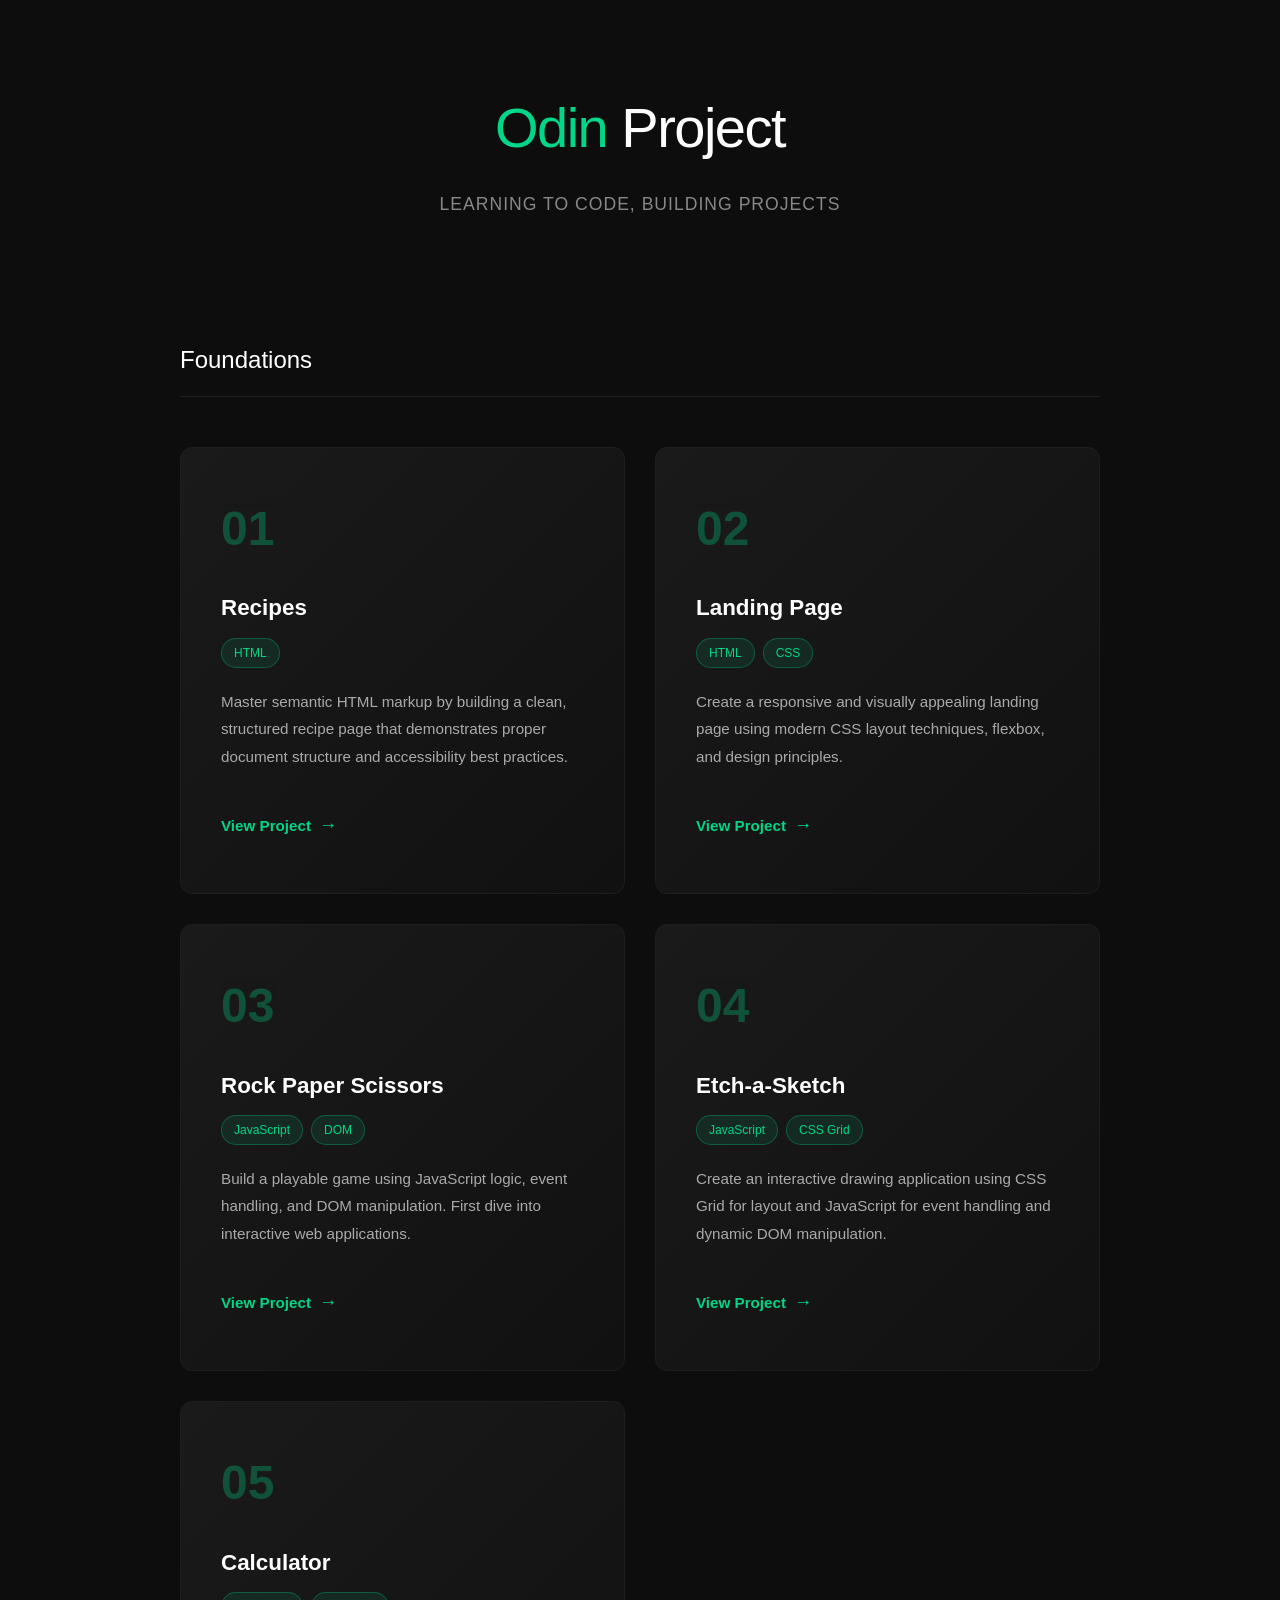
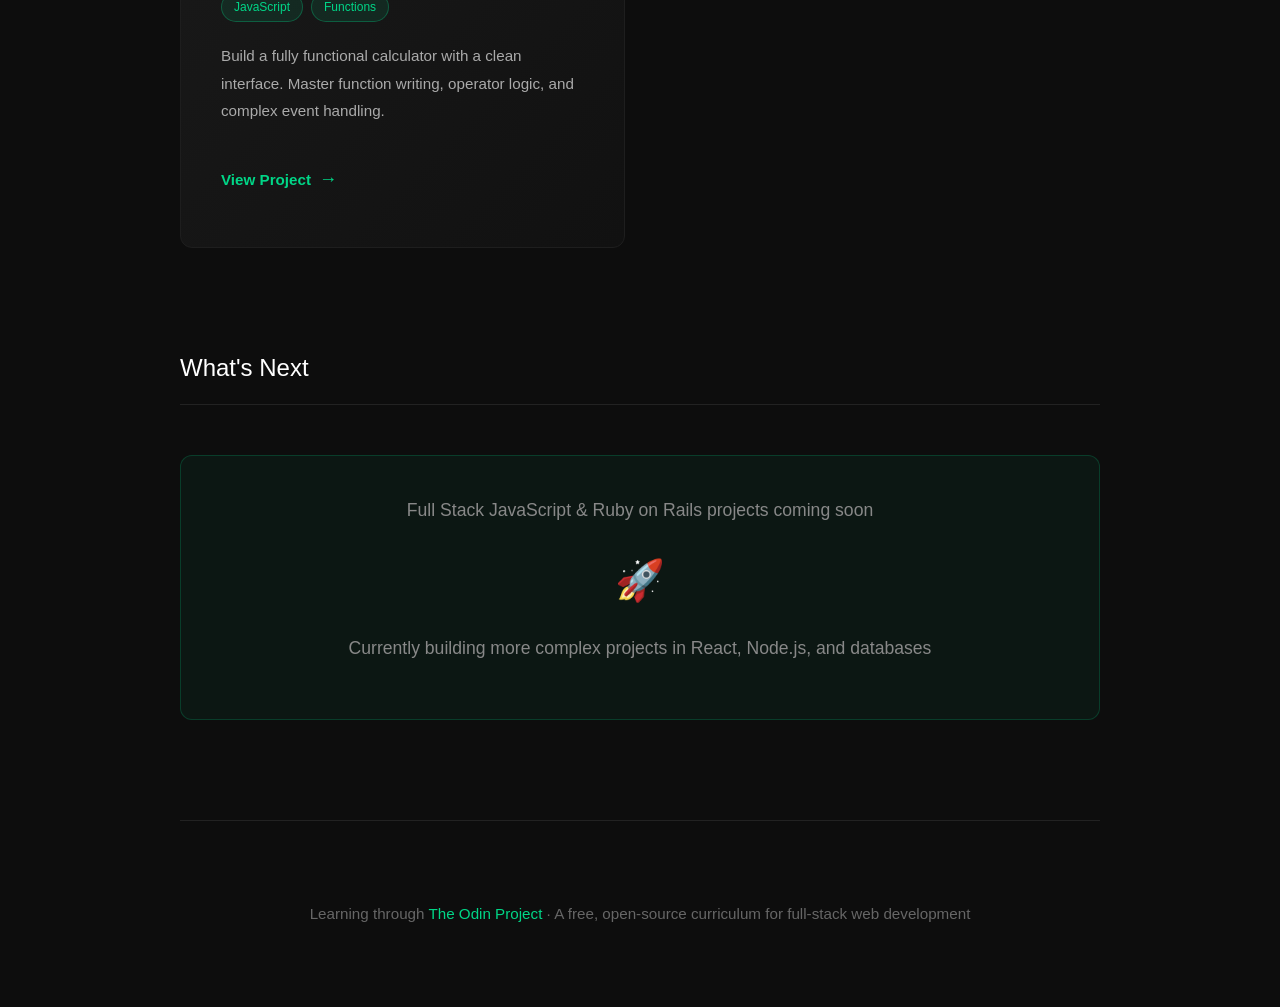
==== index.html @ 0f16faf6 "Add portofolio landing page" ====
<!DOCTYPE html>
<html lang="en">
<head>
    <meta charset="UTF-8">
    <meta name="viewport" content="width=device-width, initial-scale=1.0">
    <title>Odin Project Solutions</title>
    <link rel="stylesheet" href="styles.css">
</head>
<body>
    <div class="container">
        <header>
            <h1><span class="odin">Odin</span> Project</h1>
            <p class="tagline">Learning to Code, Building Projects</p>
        </header>

        <section>
            <h2>Foundations</h2>
            <div class="projects-grid">
                <div class="project-card">
                    <div class="project-number">01</div>
                    <h3>Recipes</h3>
                    <div class="tech-stack">
                        <span class="tech-tag">HTML</span>
                    </div>
                    <p class="project-description">Master semantic HTML markup by building a clean, structured recipe page that demonstrates proper document structure and accessibility best practices.</p>
                    <a href="./foundations/projects/recipes/" class="project-link">
                        View Project
                        <span class="arrow">→</span>
                    </a>
                </div>

                <div class="project-card">
                    <div class="project-number">02</div>
                    <h3>Landing Page</h3>
                    <div class="tech-stack">
                        <span class="tech-tag">HTML</span>
                        <span class="tech-tag">CSS</span>
                    </div>
                    <p class="project-description">Create a responsive and visually appealing landing page using modern CSS layout techniques, flexbox, and design principles.</p>
                    <a href="./foundations/projects/landing-page/" class="project-link">
                        View Project
                        <span class="arrow">→</span>
                    </a>
                </div>

                <div class="project-card">
                    <div class="project-number">03</div>
                    <h3>Rock Paper Scissors</h3>
                    <div class="tech-stack">
                        <span class="tech-tag">JavaScript</span>
                        <span class="tech-tag">DOM</span>
                    </div>
                    <p class="project-description">Build a playable game using JavaScript logic, event handling, and DOM manipulation. First dive into interactive web applications.</p>
                    <a href="./foundations/projects/rock-paper-scissors/" class="project-link">
                        View Project
                        <span class="arrow">→</span>
                    </a>
                </div>

                <div class="project-card">
                    <div class="project-number">04</div>
                    <h3>Etch-a-Sketch</h3>
                    <div class="tech-stack">
                        <span class="tech-tag">JavaScript</span>
                        <span class="tech-tag">CSS Grid</span>
                    </div>
                    <p class="project-description">Create an interactive drawing application using CSS Grid for layout and JavaScript for event handling and dynamic DOM manipulation.</p>
                    <a href="./foundations/projects/etch-a-sketch/" class="project-link">
                        View Project
                        <span class="arrow">→</span>
                    </a>
                </div>

                <div class="project-card">
                    <div class="project-number">05</div>
                    <h3>Calculator</h3>
                    <div class="tech-stack">
                        <span class="tech-tag">JavaScript</span>
                        <span class="tech-tag">Functions</span>
                    </div>
                    <p class="project-description">Build a fully functional calculator with a clean interface. Master function writing, operator logic, and complex event handling.</p>
                    <a href="./foundations/projects/calculator/" class="project-link">
                        View Project
                        <span class="arrow">→</span>
                    </a>
                </div>
            </div>
        </section>

        <section>
            <h2>What's Next</h2>
            <div class="coming-soon-note">
                <p>Full Stack JavaScript & Ruby on Rails projects coming soon</p>
                <div class="coming-soon-emoji">🚀</div>
                <p class="coming-soon-subtitle">Currently building more complex projects in React, Node.js, and databases</p>
            </div>
        </section>

        <footer>
            <p>Learning through <a href="https://www.theodinproject.com/" target="_blank">The Odin Project</a> · A free, open-source curriculum for full-stack web development</p>
        </footer>
    </div>
</body>
</html>
---- styles.css ----
/* Root Color Variable */
:root {
    --accent: #00d687;
}

* {
    margin: 0;
    padding: 0;
    box-sizing: border-box;
}

body {
    font-family: -apple-system, BlinkMacSystemFont, 'Segoe UI', Roboto, 'Helvetica Neue', sans-serif;
    background: #0d0d0d;
    color: #e8e8e8;
    line-height: 1.7;
}

.container {
    max-width: 1000px;
    margin: 0 auto;
    padding: 80px 40px;
}

/* Header */
header {
    margin-bottom: 120px;
    text-align: center;
}

h1 {
    font-size: 3.5em;
    font-weight: 300;
    letter-spacing: -1.5px;
    margin-bottom: 15px;
    color: #fff;
}

.odin {
    color: var(--accent);
}

.tagline {
    font-size: 1.1em;
    color: #888;
    font-weight: 300;
    letter-spacing: 1px;
    text-transform: uppercase;
    margin-bottom: 50px;
}

/* Sections */
section {
    margin-bottom: 100px;
}

h2 {
    font-size: 1.5em;
    margin-bottom: 50px;
    color: #fff;
    font-weight: 500;
    padding-bottom: 15px;
    border-bottom: 1px solid #222;
}

.projects-grid {
    display: grid;
    grid-template-columns: repeat(auto-fit, minmax(330px, 1fr));
    gap: 30px;
}

/* Project Cards */
.project-card {
    background: linear-gradient(135deg, #1a1a1a 0%, #111111 100%);
    padding: 40px;
    border-radius: 12px;
    border: 1px solid #1e1e1e;
    transition: all 0.4s cubic-bezier(0.23, 1, 0.320, 1);
    cursor: pointer;
    position: relative;
    overflow: hidden;
}

.project-card::before {
    content: '';
    position: absolute;
    top: 0;
    left: -100%;
    width: 100%;
    height: 100%;
    background: linear-gradient(90deg, transparent, rgba(0, 214, 135, 0.1), transparent);
    transition: left 0.5s;
}

.project-card:hover::before {
    left: 100%;
}

.project-card:hover {
    border-color: var(--accent);
    transform: translateY(-8px);
    box-shadow: 0 20px 50px rgba(0, 214, 135, 0.1);
    background: linear-gradient(135deg, #1f1f1f 0%, #161616 100%);
}

.project-number {
    font-size: 3em;
    font-weight: 700;
    color: var(--accent);
    opacity: 0.3;
    margin-bottom: 20px;
}

.project-card h3 {
    font-size: 1.4em;
    margin-bottom: 10px;
    color: #fff;
    font-weight: 600;
}

.tech-stack {
    display: flex;
    flex-wrap: wrap;
    gap: 8px;
    margin-bottom: 20px;
}

.tech-tag {
    font-size: 0.75em;
    padding: 4px 12px;
    background: rgba(0, 214, 135, 0.1);
    border: 1px solid rgba(0, 214, 135, 0.3);
    border-radius: 20px;
    color: var(--accent);
    font-weight: 500;
}

.project-description {
    color: #aaa;
    margin-bottom: 30px;
    font-size: 0.95em;
    line-height: 1.8;
}

.project-link {
    display: inline-flex;
    align-items: center;
    gap: 8px;
    color: var(--accent);
    text-decoration: none;
    font-weight: 600;
    font-size: 0.95em;
    transition: all 0.3s ease;
    padding: 10px 0;
    border-bottom: 2px solid transparent;
}

.project-link:hover {
    border-bottom-color: var(--accent);
    gap: 12px;
}

.arrow {
    transition: transform 0.3s ease;
    font-size: 1.2em;
}

.project-link:hover .arrow {
    transform: translateX(4px);
}

/* Coming Soon */
.coming-soon-note {
    background: rgba(0, 214, 135, 0.05);
    padding: 40px;
    border-radius: 12px;
    border: 1px solid rgba(0, 214, 135, 0.2);
    text-align: center;
    color: #888;
}

.coming-soon-note p {
    margin-bottom: 15px;
    font-size: 1.1em;
}

.coming-soon-emoji {
    font-size: 2.5em;
    margin: 20px 0;
}

.coming-soon-subtitle {
    font-size: 0.95em;
    margin-top: 10px;
}

/* Footer */
footer {
    text-align: center;
    padding-top: 80px;
    border-top: 1px solid #222;
    color: #666;
    font-size: 0.95em;
}

footer a {
    color: var(--accent);
    text-decoration: none;
    transition: color 0.3s ease;
}

footer a:hover {
    color: #fff;
}

/* Animations */
@keyframes fadeInUp {
    from {
        opacity: 0;
        transform: translateY(30px);
    }
    to {
        opacity: 1;
        transform: translateY(0);
    }
}

.project-card {
    animation: fadeInUp 0.6s ease-out backwards;
}

.project-card:nth-child(1) { animation-delay: 0s; }
.project-card:nth-child(2) { animation-delay: 0.1s; }
.project-card:nth-child(3) { animation-delay: 0.2s; }
.project-card:nth-child(4) { animation-delay: 0.3s; }
.project-card:nth-child(5) { animation-delay: 0.4s; }

/* Responsive */
@media (max-width: 768px) {
    .container {
        padding: 50px 25px;
    }

    h1 {
        font-size: 2.5em;
    }

    .tagline {
        font-size: 0.95em;
    }

    h2 {
        font-size: 1.3em;
    }

    .projects-grid {
        grid-template-columns: 1fr;
    }

    .project-card {
        padding: 30px;
    }

    .project-number {
        font-size: 2.5em;
    }
}
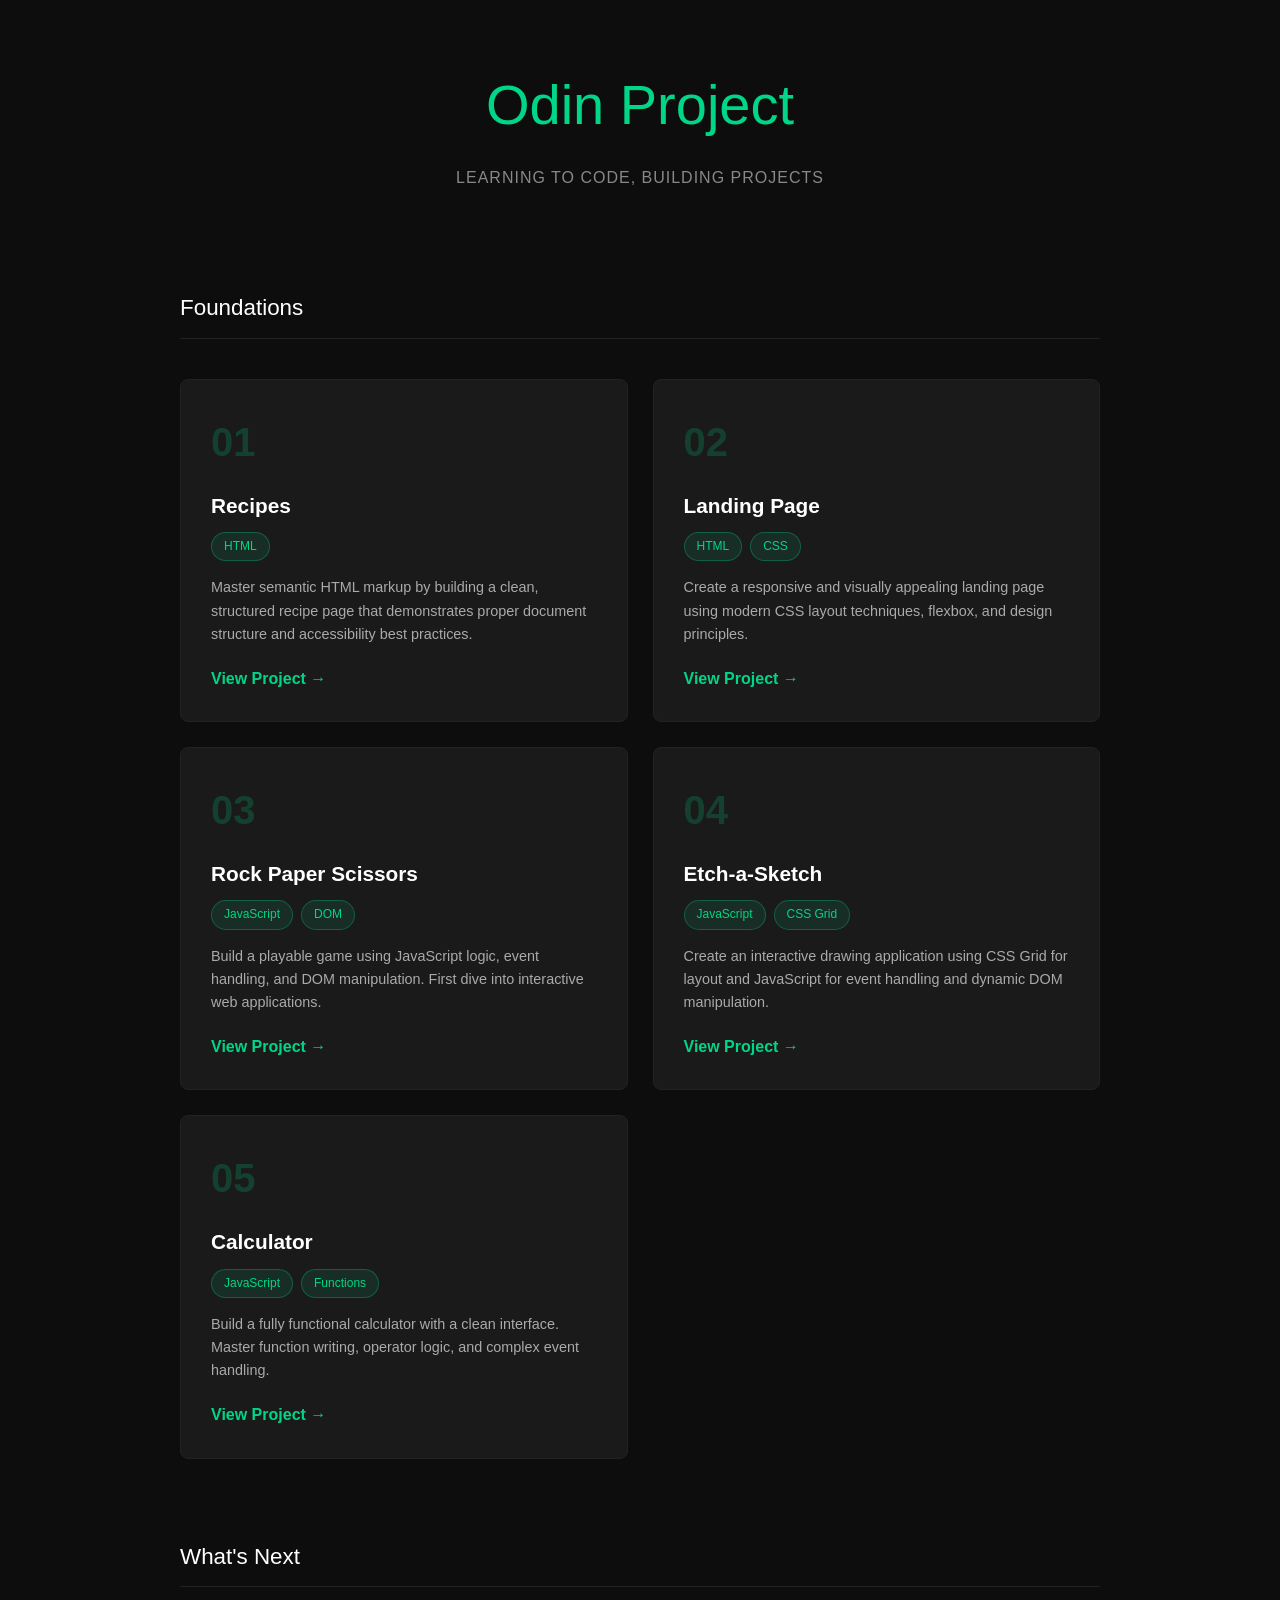
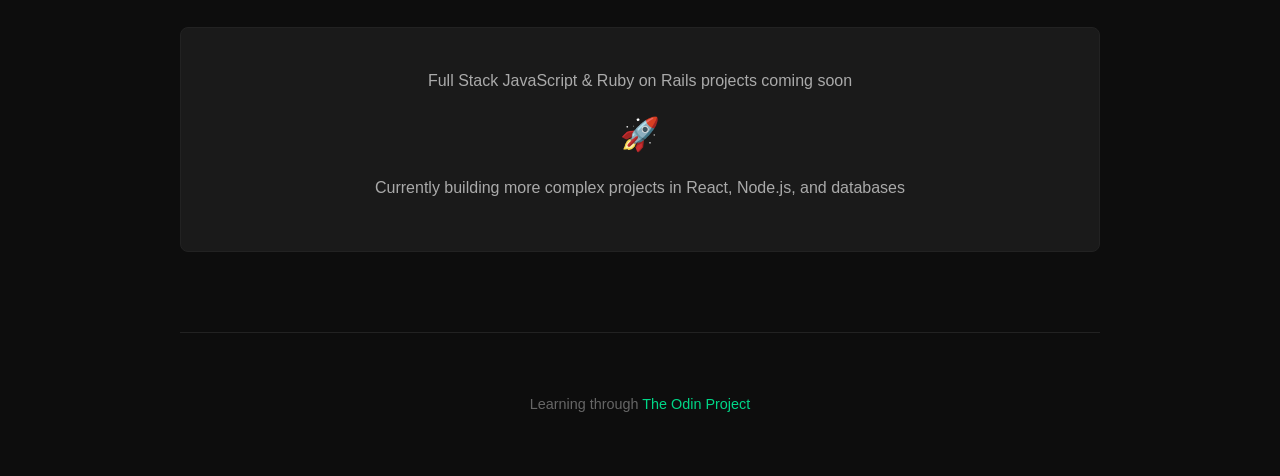
==== commit 6992adfa: "FIx html and css" ====
--- a/index.html
+++ b/index.html
@@ -9,7 +9,7 @@
 <body>
     <div class="container">
         <header>
-            <h1><span class="odin">Odin</span> Project</h1>
+            <h1><span class="accent">Odin Project</span></h1>
             <p class="tagline">Learning to Code, Building Projects</p>
         </header>
 
@@ -23,10 +23,7 @@
                         <span class="tech-tag">HTML</span>
                     </div>
                     <p class="project-description">Master semantic HTML markup by building a clean, structured recipe page that demonstrates proper document structure and accessibility best practices.</p>
-                    <a href="./foundations/projects/recipes/" class="project-link">
-                        View Project
-                        <span class="arrow">→</span>
-                    </a>
+                    <a href="./foundations/projects/recipes/" class="project-link">View Project →</a>
                 </div>
 
                 <div class="project-card">
@@ -37,10 +34,7 @@
                         <span class="tech-tag">CSS</span>
                     </div>
                     <p class="project-description">Create a responsive and visually appealing landing page using modern CSS layout techniques, flexbox, and design principles.</p>
-                    <a href="./foundations/projects/landing-page/" class="project-link">
-                        View Project
-                        <span class="arrow">→</span>
-                    </a>
+                    <a href="./foundations/projects/landing-page/" class="project-link">View Project →</a>
                 </div>
 
                 <div class="project-card">
@@ -51,10 +45,7 @@
                         <span class="tech-tag">DOM</span>
                     </div>
                     <p class="project-description">Build a playable game using JavaScript logic, event handling, and DOM manipulation. First dive into interactive web applications.</p>
-                    <a href="./foundations/projects/rock-paper-scissors/" class="project-link">
-                        View Project
-                        <span class="arrow">→</span>
-                    </a>
+                    <a href="./foundations/projects/rock-paper-scissors/" class="project-link">View Project →</a>
                 </div>
 
                 <div class="project-card">
@@ -65,10 +56,7 @@
                         <span class="tech-tag">CSS Grid</span>
                     </div>
                     <p class="project-description">Create an interactive drawing application using CSS Grid for layout and JavaScript for event handling and dynamic DOM manipulation.</p>
-                    <a href="./foundations/projects/etch-a-sketch/" class="project-link">
-                        View Project
-                        <span class="arrow">→</span>
-                    </a>
+                    <a href="./foundations/projects/etch-a-sketch/" class="project-link">View Project →</a>
                 </div>
 
                 <div class="project-card">
@@ -79,25 +67,22 @@
                         <span class="tech-tag">Functions</span>
                     </div>
                     <p class="project-description">Build a fully functional calculator with a clean interface. Master function writing, operator logic, and complex event handling.</p>
-                    <a href="./foundations/projects/calculator/" class="project-link">
-                        View Project
-                        <span class="arrow">→</span>
-                    </a>
+                    <a href="./foundations/projects/calculator/" class="project-link">View Project →</a>
                 </div>
             </div>
         </section>
 
         <section>
             <h2>What's Next</h2>
-            <div class="coming-soon-note">
+            <div class="coming-soon">
                 <p>Full Stack JavaScript & Ruby on Rails projects coming soon</p>
-                <div class="coming-soon-emoji">🚀</div>
-                <p class="coming-soon-subtitle">Currently building more complex projects in React, Node.js, and databases</p>
+                <p style="font-size: 2em; margin: 15px 0;">🚀</p>
+                <p>Currently building more complex projects in React, Node.js, and databases</p>
             </div>
         </section>
 
         <footer>
-            <p>Learning through <a href="https://www.theodinproject.com/" target="_blank">The Odin Project</a> · A free, open-source curriculum for full-stack web development</p>
+            <p>Learning through <a href="https://www.theodinproject.com/" target="_blank">The Odin Project</a></p>
         </footer>
     </div>
 </body>
--- a/styles.css
+++ b/styles.css
@@ -1,4 +1,3 @@
-/* Root Color Variable */
 :root {
     --accent: #00d687;
 }
@@ -10,109 +9,88 @@
 }
 
 body {
-    font-family: -apple-system, BlinkMacSystemFont, 'Segoe UI', Roboto, 'Helvetica Neue', sans-serif;
+    font-family: -apple-system, BlinkMacSystemFont, 'Segoe UI', Roboto, sans-serif;
     background: #0d0d0d;
     color: #e8e8e8;
-    line-height: 1.7;
+    line-height: 1.6;
 }
 
 .container {
     max-width: 1000px;
     margin: 0 auto;
-    padding: 80px 40px;
+    padding: 60px 40px;
 }
 
 /* Header */
 header {
-    margin-bottom: 120px;
+    margin-bottom: 100px;
     text-align: center;
 }
 
 h1 {
     font-size: 3.5em;
     font-weight: 300;
-    letter-spacing: -1.5px;
     margin-bottom: 15px;
     color: #fff;
 }
 
-.odin {
+.accent {
     color: var(--accent);
 }
 
 .tagline {
-    font-size: 1.1em;
+    font-size: 1em;
     color: #888;
     font-weight: 300;
     letter-spacing: 1px;
     text-transform: uppercase;
-    margin-bottom: 50px;
 }
 
 /* Sections */
 section {
-    margin-bottom: 100px;
+    margin-bottom: 80px;
 }
 
 h2 {
-    font-size: 1.5em;
-    margin-bottom: 50px;
+    font-size: 1.4em;
+    margin-bottom: 40px;
     color: #fff;
     font-weight: 500;
-    padding-bottom: 15px;
+    padding-bottom: 12px;
     border-bottom: 1px solid #222;
 }
 
+/* Grid */
 .projects-grid {
     display: grid;
-    grid-template-columns: repeat(auto-fit, minmax(330px, 1fr));
-    gap: 30px;
+    grid-template-columns: repeat(auto-fit, minmax(320px, 1fr));
+    gap: 25px;
 }
 
-/* Project Cards */
+/* Cards */
 .project-card {
-    background: linear-gradient(135deg, #1a1a1a 0%, #111111 100%);
-    padding: 40px;
-    border-radius: 12px;
-    border: 1px solid #1e1e1e;
-    transition: all 0.4s cubic-bezier(0.23, 1, 0.320, 1);
-    cursor: pointer;
-    position: relative;
-    overflow: hidden;
-}
-
-.project-card::before {
-    content: '';
-    position: absolute;
-    top: 0;
-    left: -100%;
-    width: 100%;
-    height: 100%;
-    background: linear-gradient(90deg, transparent, rgba(0, 214, 135, 0.1), transparent);
-    transition: left 0.5s;
-}
-
-.project-card:hover::before {
-    left: 100%;
+    background: #1a1a1a;
+    padding: 30px;
+    border-radius: 8px;
+    border: 1px solid #222;
+    transition: all 0.3s ease;
 }
 
 .project-card:hover {
     border-color: var(--accent);
-    transform: translateY(-8px);
-    box-shadow: 0 20px 50px rgba(0, 214, 135, 0.1);
-    background: linear-gradient(135deg, #1f1f1f 0%, #161616 100%);
+    transform: translateY(-5px);
 }
 
 .project-number {
-    font-size: 3em;
+    font-size: 2.5em;
     font-weight: 700;
     color: var(--accent);
-    opacity: 0.3;
-    margin-bottom: 20px;
+    opacity: 0.2;
+    margin-bottom: 15px;
 }
 
 .project-card h3 {
-    font-size: 1.4em;
+    font-size: 1.3em;
     margin-bottom: 10px;
     color: #fff;
     font-weight: 600;
@@ -122,7 +100,7 @@
     display: flex;
     flex-wrap: wrap;
     gap: 8px;
-    margin-bottom: 20px;
+    margin-bottom: 15px;
 }
 
 .tech-tag {
@@ -137,120 +115,65 @@
 
 .project-description {
     color: #aaa;
-    margin-bottom: 30px;
-    font-size: 0.95em;
-    line-height: 1.8;
+    margin-bottom: 20px;
+    font-size: 0.9em;
 }
 
 .project-link {
-    display: inline-flex;
-    align-items: center;
-    gap: 8px;
     color: var(--accent);
     text-decoration: none;
     font-weight: 600;
-    font-size: 0.95em;
-    transition: all 0.3s ease;
-    padding: 10px 0;
-    border-bottom: 2px solid transparent;
+    transition: color 0.3s ease;
 }
 
 .project-link:hover {
-    border-bottom-color: var(--accent);
-    gap: 12px;
-}
-
-.arrow {
-    transition: transform 0.3s ease;
-    font-size: 1.2em;
-}
-
-.project-link:hover .arrow {
-    transform: translateX(4px);
+    color: #fff;
 }
 
 /* Coming Soon */
-.coming-soon-note {
-    background: rgba(0, 214, 135, 0.05);
+.coming-soon {
+    background: #1a1a1a;
     padding: 40px;
-    border-radius: 12px;
-    border: 1px solid rgba(0, 214, 135, 0.2);
+    border-radius: 8px;
+    border: 1px solid #222;
     text-align: center;
-    color: #888;
+    color: #aaa;
 }
 
-.coming-soon-note p {
-    margin-bottom: 15px;
-    font-size: 1.1em;
-}
-
-.coming-soon-emoji {
-    font-size: 2.5em;
-    margin: 20px 0;
-}
-
-.coming-soon-subtitle {
-    font-size: 0.95em;
-    margin-top: 10px;
+.coming-soon p {
+    margin-bottom: 10px;
 }
 
 /* Footer */
 footer {
     text-align: center;
-    padding-top: 80px;
+    padding-top: 60px;
     border-top: 1px solid #222;
     color: #666;
-    font-size: 0.95em;
+    font-size: 0.9em;
 }
 
 footer a {
     color: var(--accent);
     text-decoration: none;
-    transition: color 0.3s ease;
 }
 
 footer a:hover {
     color: #fff;
 }
 
-/* Animations */
-@keyframes fadeInUp {
-    from {
-        opacity: 0;
-        transform: translateY(30px);
-    }
-    to {
-        opacity: 1;
-        transform: translateY(0);
-    }
-}
-
-.project-card {
-    animation: fadeInUp 0.6s ease-out backwards;
-}
-
-.project-card:nth-child(1) { animation-delay: 0s; }
-.project-card:nth-child(2) { animation-delay: 0.1s; }
-.project-card:nth-child(3) { animation-delay: 0.2s; }
-.project-card:nth-child(4) { animation-delay: 0.3s; }
-.project-card:nth-child(5) { animation-delay: 0.4s; }
-
-/* Responsive */
+/* Mobile */
 @media (max-width: 768px) {
     .container {
-        padding: 50px 25px;
+        padding: 40px 20px;
     }
 
     h1 {
-        font-size: 2.5em;
-    }
-
-    .tagline {
-        font-size: 0.95em;
+        font-size: 2.2em;
     }
 
     h2 {
-        font-size: 1.3em;
+        font-size: 1.2em;
     }
 
     .projects-grid {
@@ -258,10 +181,6 @@
     }
 
     .project-card {
-        padding: 30px;
-    }
-
-    .project-number {
-        font-size: 2.5em;
+        padding: 25px;
     }
 }
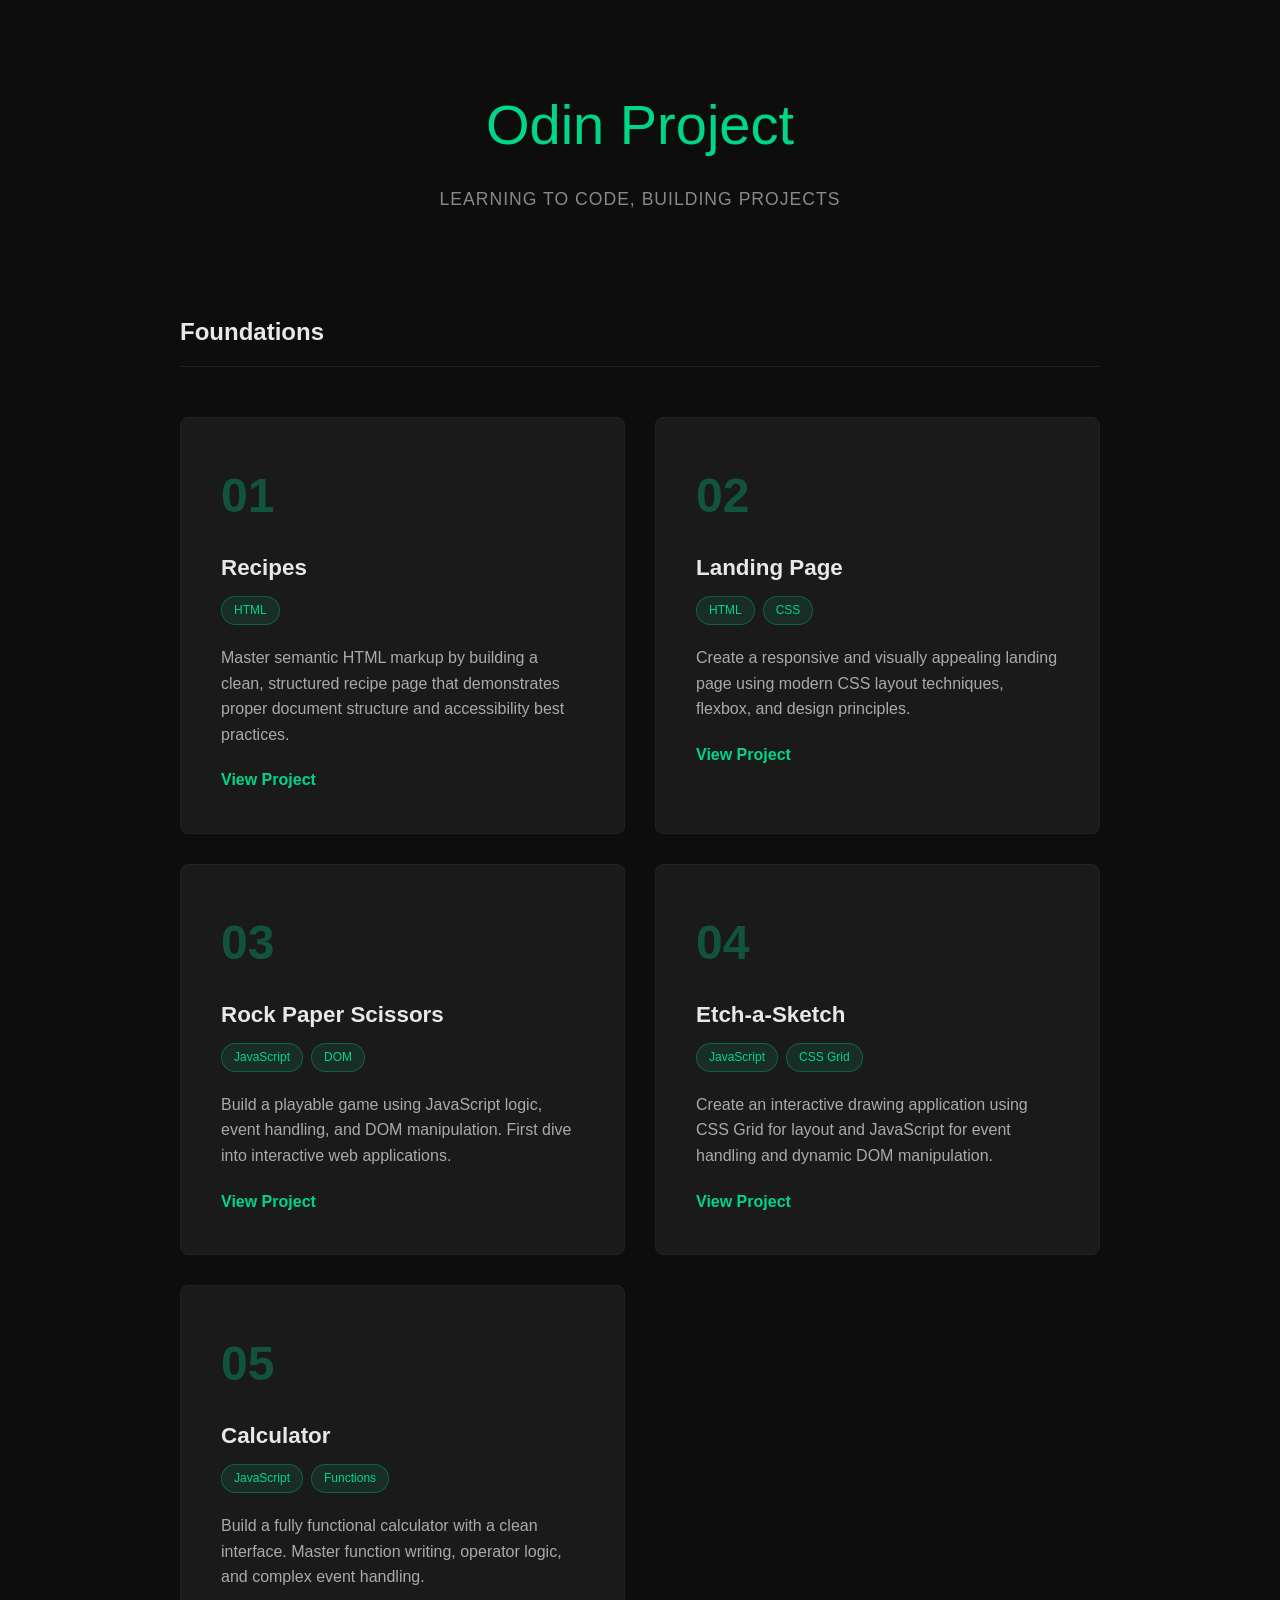
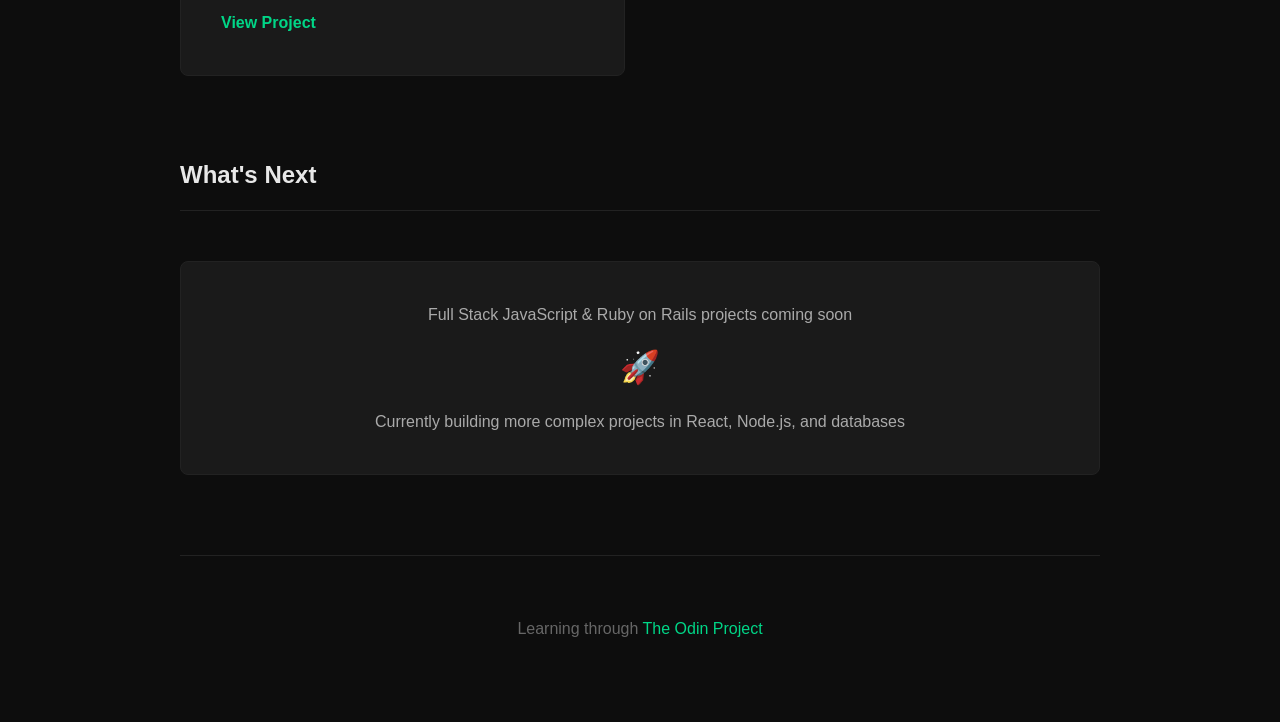
==== commit 531e44aa: "fix html and css" ====
--- a/index.html
+++ b/index.html
@@ -23,7 +23,7 @@
                         <span class="tech-tag">HTML</span>
                     </div>
                     <p class="project-description">Master semantic HTML markup by building a clean, structured recipe page that demonstrates proper document structure and accessibility best practices.</p>
-                    <a href="./foundations/projects/recipes/" class="project-link">View Project →</a>
+                    <a href="./foundations/projects/recipes/" class="project-link">View Project</a>
                 </div>
 
                 <div class="project-card">
@@ -34,7 +34,7 @@
                         <span class="tech-tag">CSS</span>
                     </div>
                     <p class="project-description">Create a responsive and visually appealing landing page using modern CSS layout techniques, flexbox, and design principles.</p>
-                    <a href="./foundations/projects/landing-page/" class="project-link">View Project →</a>
+                    <a href="./foundations/projects/landing-page/" class="project-link">View Project</a>
                 </div>
 
                 <div class="project-card">
@@ -45,7 +45,7 @@
                         <span class="tech-tag">DOM</span>
                     </div>
                     <p class="project-description">Build a playable game using JavaScript logic, event handling, and DOM manipulation. First dive into interactive web applications.</p>
-                    <a href="./foundations/projects/rock-paper-scissors/" class="project-link">View Project →</a>
+                    <a href="./foundations/projects/rock-paper-scissors/" class="project-link">View Project</a>
                 </div>
 
                 <div class="project-card">
@@ -56,7 +56,7 @@
                         <span class="tech-tag">CSS Grid</span>
                     </div>
                     <p class="project-description">Create an interactive drawing application using CSS Grid for layout and JavaScript for event handling and dynamic DOM manipulation.</p>
-                    <a href="./foundations/projects/etch-a-sketch/" class="project-link">View Project →</a>
+                    <a href="./foundations/projects/etch-a-sketch/" class="project-link">View Project</a>
                 </div>
 
                 <div class="project-card">
@@ -67,7 +67,7 @@
                         <span class="tech-tag">Functions</span>
                     </div>
                     <p class="project-description">Build a fully functional calculator with a clean interface. Master function writing, operator logic, and complex event handling.</p>
-                    <a href="./foundations/projects/calculator/" class="project-link">View Project →</a>
+                    <a href="./foundations/projects/calculator/" class="project-link">View Project</a>
                 </div>
             </div>
         </section>
--- a/styles.css
+++ b/styles.css
@@ -1,5 +1,10 @@
 :root {
     --accent: #00d687;
+    --bg: #0d0d0d;
+    --card: #1a1a1a;
+    --border: #222;
+    --text: #e8e8e8;
+    --text-dim: #aaa;
 }
 
 * {
@@ -10,28 +15,21 @@
 
 body {
     font-family: -apple-system, BlinkMacSystemFont, 'Segoe UI', Roboto, sans-serif;
-    background: #0d0d0d;
-    color: #e8e8e8;
+    background: var(--bg);
+    color: var(--text);
     line-height: 1.6;
 }
 
 .container {
     max-width: 1000px;
     margin: 0 auto;
-    padding: 60px 40px;
-}
-
-/* Header */
-header {
-    margin-bottom: 100px;
-    text-align: center;
+    padding: 80px 40px;
 }
 
 h1 {
     font-size: 3.5em;
     font-weight: 300;
     margin-bottom: 15px;
-    color: #fff;
 }
 
 .accent {
@@ -39,60 +37,60 @@
 }
 
 .tagline {
-    font-size: 1em;
+    font-size: 1.1em;
     color: #888;
-    font-weight: 300;
     letter-spacing: 1px;
     text-transform: uppercase;
+    margin-bottom: 50px;
 }
 
-/* Sections */
+header {
+    text-align: center;
+    margin-bottom: 100px;
+}
+
 section {
     margin-bottom: 80px;
 }
 
 h2 {
-    font-size: 1.4em;
-    margin-bottom: 40px;
-    color: #fff;
-    font-weight: 500;
-    padding-bottom: 12px;
-    border-bottom: 1px solid #222;
+    font-size: 1.5em;
+    margin-bottom: 50px;
+    padding-bottom: 15px;
+    border-bottom: 1px solid var(--border);
 }
 
-/* Grid */
 .projects-grid {
     display: grid;
     grid-template-columns: repeat(auto-fit, minmax(320px, 1fr));
-    gap: 25px;
+    gap: 30px;
 }
 
-/* Cards */
 .project-card {
-    background: #1a1a1a;
-    padding: 30px;
+    background: var(--card);
+    padding: 40px;
     border-radius: 8px;
-    border: 1px solid #222;
+    border: 1px solid var(--border);
     transition: all 0.3s ease;
 }
 
 .project-card:hover {
     border-color: var(--accent);
-    transform: translateY(-5px);
+    transform: translateY(-8px);
+    box-shadow: 0 20px 50px rgba(0, 214, 135, 0.15);
 }
 
 .project-number {
-    font-size: 2.5em;
+    font-size: 3em;
     font-weight: 700;
     color: var(--accent);
-    opacity: 0.2;
+    opacity: 0.3;
     margin-bottom: 15px;
 }
 
 .project-card h3 {
-    font-size: 1.3em;
+    font-size: 1.4em;
     margin-bottom: 10px;
-    color: #fff;
     font-weight: 600;
 }
 
@@ -100,7 +98,7 @@
     display: flex;
     flex-wrap: wrap;
     gap: 8px;
-    margin-bottom: 15px;
+    margin-bottom: 20px;
 }
 
 .tech-tag {
@@ -114,43 +112,35 @@
 }
 
 .project-description {
-    color: #aaa;
+    color: var(--text-dim);
     margin-bottom: 20px;
-    font-size: 0.9em;
 }
 
 .project-link {
     color: var(--accent);
     text-decoration: none;
     font-weight: 600;
-    transition: color 0.3s ease;
+    transition: all 0.3s ease;
 }
 
 .project-link:hover {
     color: #fff;
 }
 
-/* Coming Soon */
 .coming-soon {
-    background: #1a1a1a;
+    background: var(--card);
     padding: 40px;
     border-radius: 8px;
-    border: 1px solid #222;
+    border: 1px solid var(--border);
     text-align: center;
-    color: #aaa;
+    color: var(--text-dim);
 }
 
-.coming-soon p {
-    margin-bottom: 10px;
-}
-
-/* Footer */
 footer {
     text-align: center;
     padding-top: 60px;
-    border-top: 1px solid #222;
+    border-top: 1px solid var(--border);
     color: #666;
-    font-size: 0.9em;
 }
 
 footer a {
@@ -162,7 +152,6 @@
     color: #fff;
 }
 
-/* Mobile */
 @media (max-width: 768px) {
     .container {
         padding: 40px 20px;
@@ -172,15 +161,7 @@
         font-size: 2.2em;
     }
 
-    h2 {
-        font-size: 1.2em;
-    }
-
     .projects-grid {
         grid-template-columns: 1fr;
     }
-
-    .project-card {
-        padding: 25px;
-    }
 }
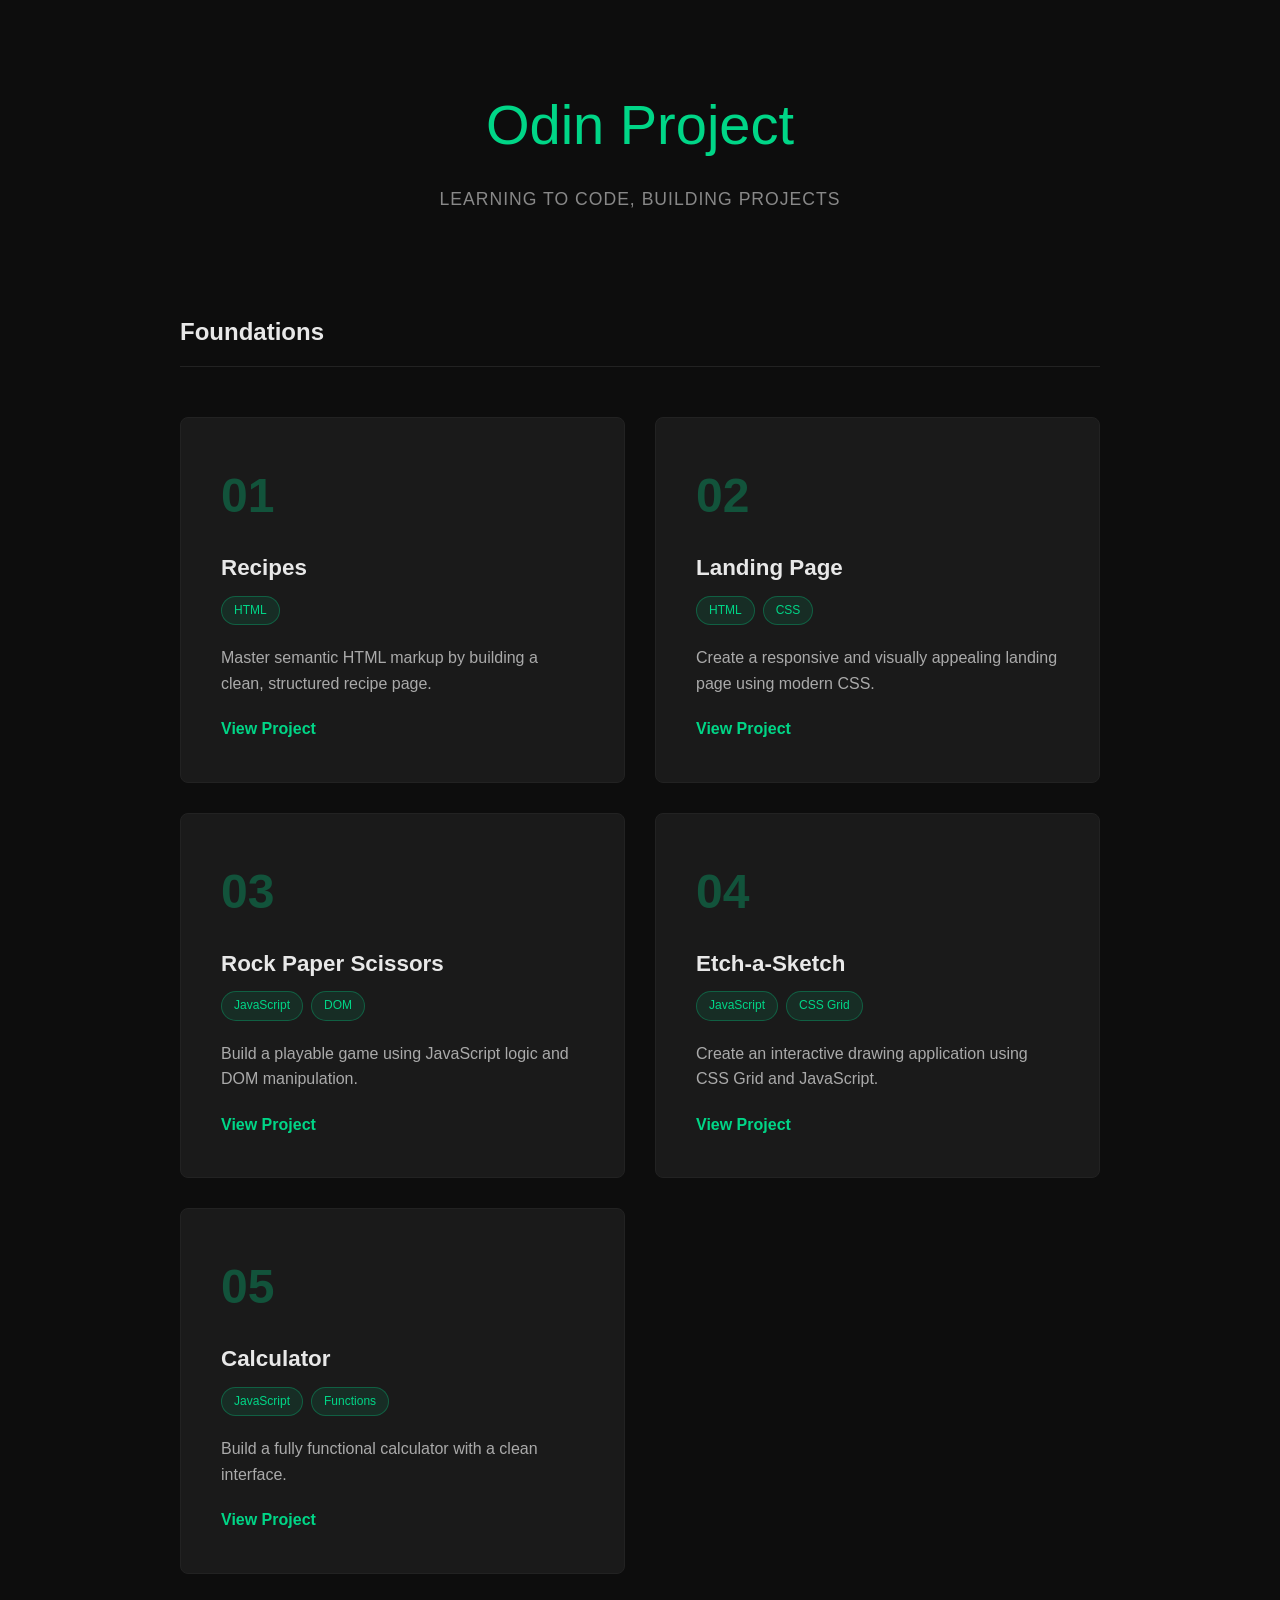
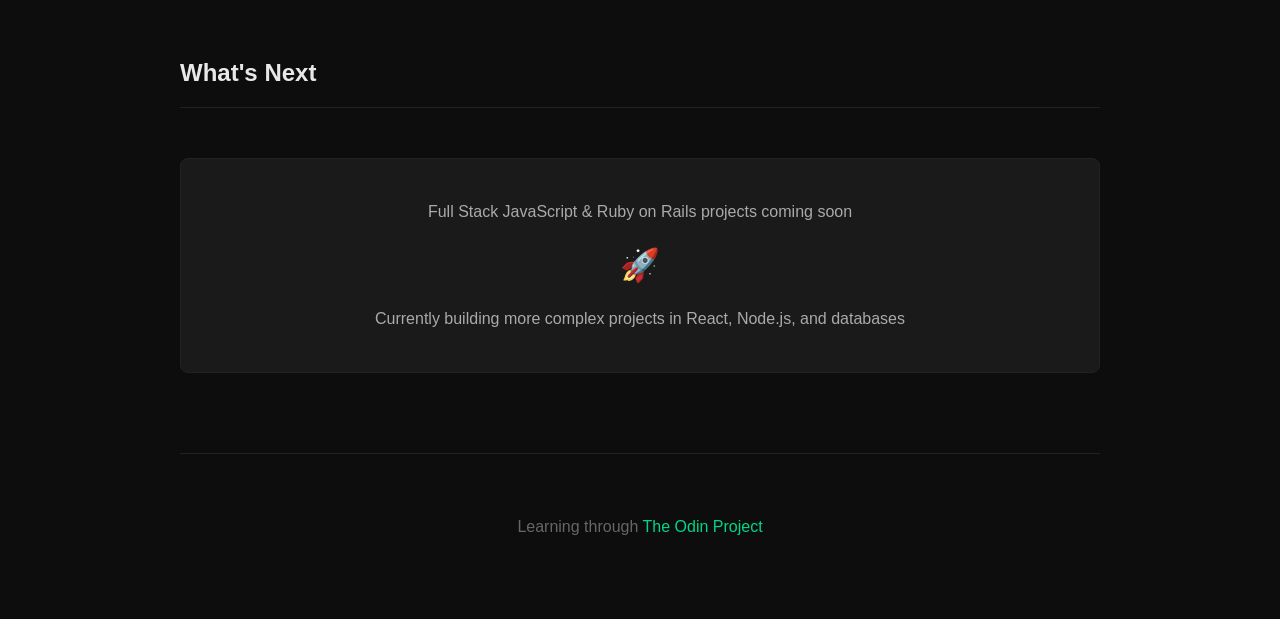
==== commit 26891f81: "fixed somethings" ====
--- a/index.html
+++ b/index.html
@@ -22,8 +22,8 @@
                     <div class="tech-stack">
                         <span class="tech-tag">HTML</span>
                     </div>
-                    <p class="project-description">Master semantic HTML markup by building a clean, structured recipe page that demonstrates proper document structure and accessibility best practices.</p>
-                    <a href="./foundations/projects/recipes/" class="project-link">View Project</a>
+                    <p class="project-description">Master semantic HTML markup by building a clean, structured recipe page.</p>
+                    <a href="./foundations/projects/odin-recipes/" class="project-link">View Project</a>
                 </div>
 
                 <div class="project-card">
@@ -33,7 +33,7 @@
                         <span class="tech-tag">HTML</span>
                         <span class="tech-tag">CSS</span>
                     </div>
-                    <p class="project-description">Create a responsive and visually appealing landing page using modern CSS layout techniques, flexbox, and design principles.</p>
+                    <p class="project-description">Create a responsive and visually appealing landing page using modern CSS.</p>
                     <a href="./foundations/projects/landing-page/" class="project-link">View Project</a>
                 </div>
 
@@ -44,7 +44,7 @@
                         <span class="tech-tag">JavaScript</span>
                         <span class="tech-tag">DOM</span>
                     </div>
-                    <p class="project-description">Build a playable game using JavaScript logic, event handling, and DOM manipulation. First dive into interactive web applications.</p>
+                    <p class="project-description">Build a playable game using JavaScript logic and DOM manipulation.</p>
                     <a href="./foundations/projects/rock-paper-scissors/" class="project-link">View Project</a>
                 </div>
 
@@ -55,7 +55,7 @@
                         <span class="tech-tag">JavaScript</span>
                         <span class="tech-tag">CSS Grid</span>
                     </div>
-                    <p class="project-description">Create an interactive drawing application using CSS Grid for layout and JavaScript for event handling and dynamic DOM manipulation.</p>
+                    <p class="project-description">Create an interactive drawing application using CSS Grid and JavaScript.</p>
                     <a href="./foundations/projects/etch-a-sketch/" class="project-link">View Project</a>
                 </div>
 
@@ -66,7 +66,7 @@
                         <span class="tech-tag">JavaScript</span>
                         <span class="tech-tag">Functions</span>
                     </div>
-                    <p class="project-description">Build a fully functional calculator with a clean interface. Master function writing, operator logic, and complex event handling.</p>
+                    <p class="project-description">Build a fully functional calculator with a clean interface.</p>
                     <a href="./foundations/projects/calculator/" class="project-link">View Project</a>
                 </div>
             </div>
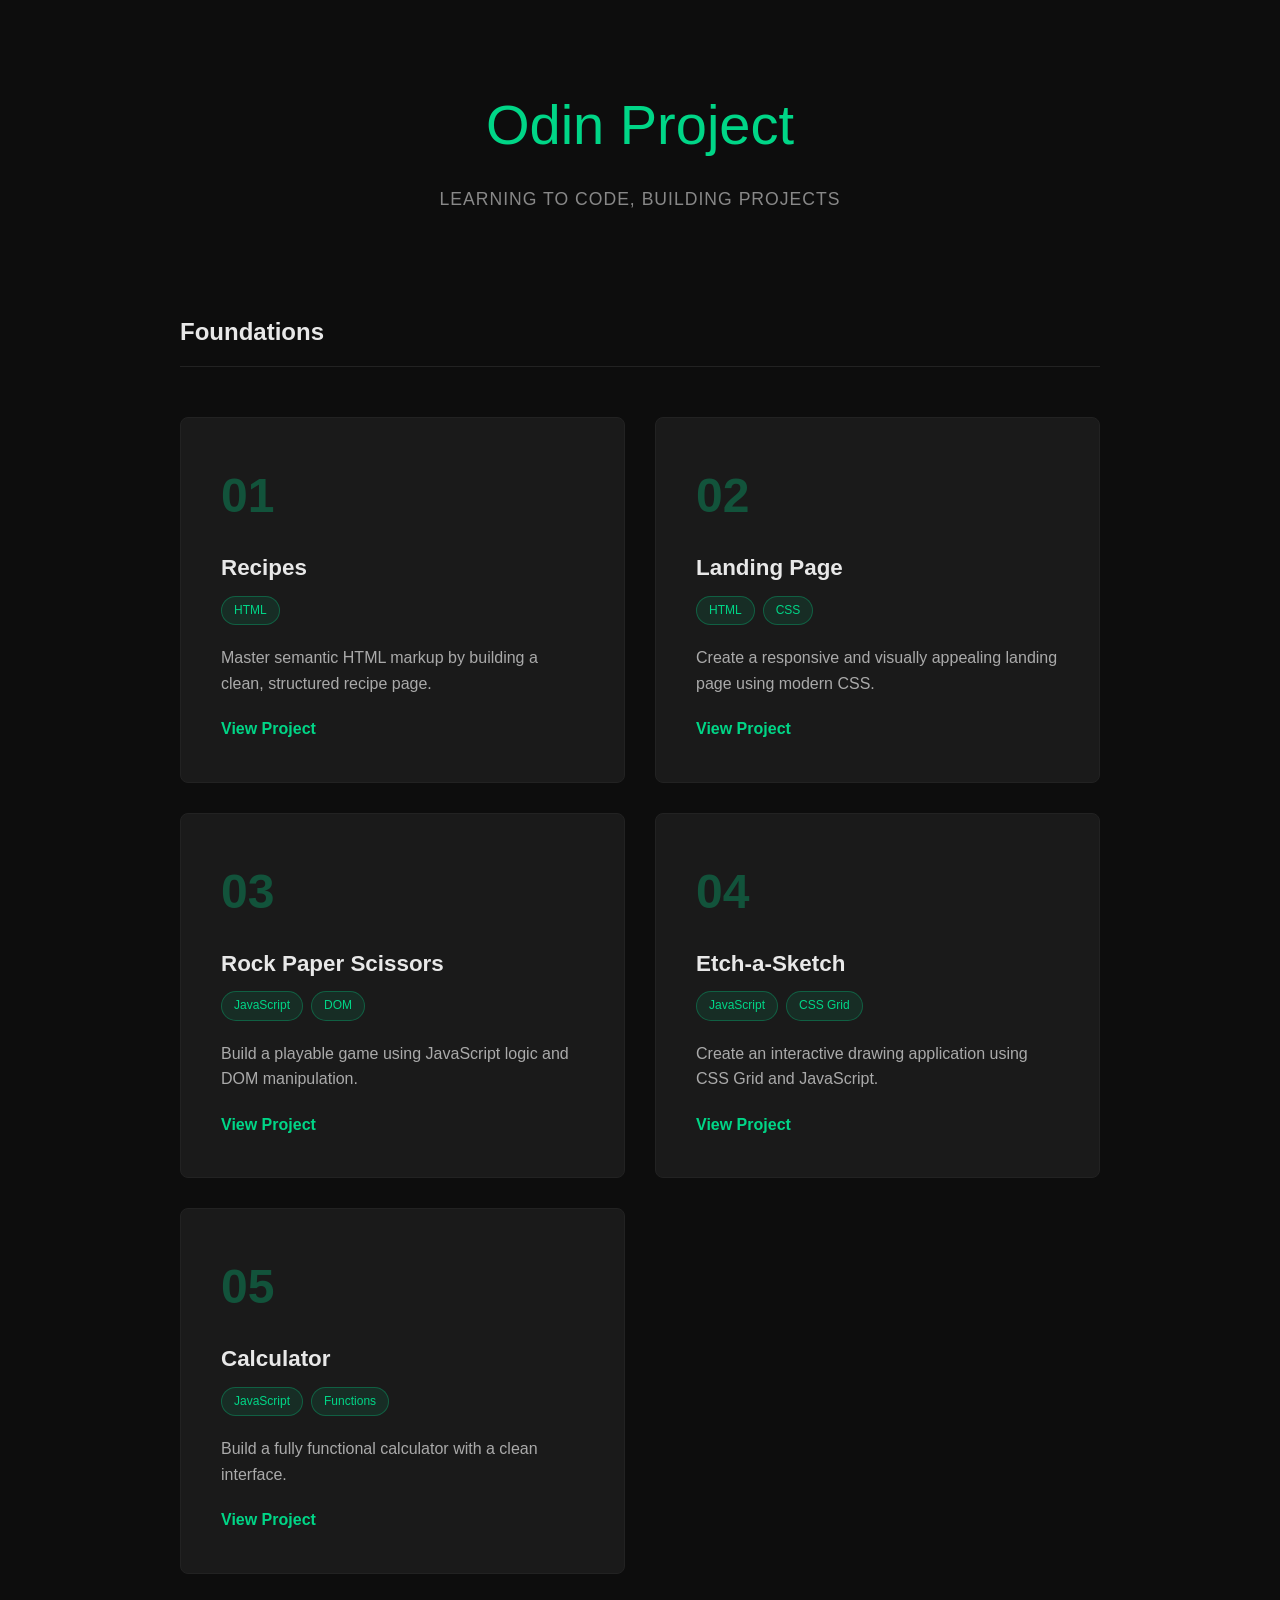
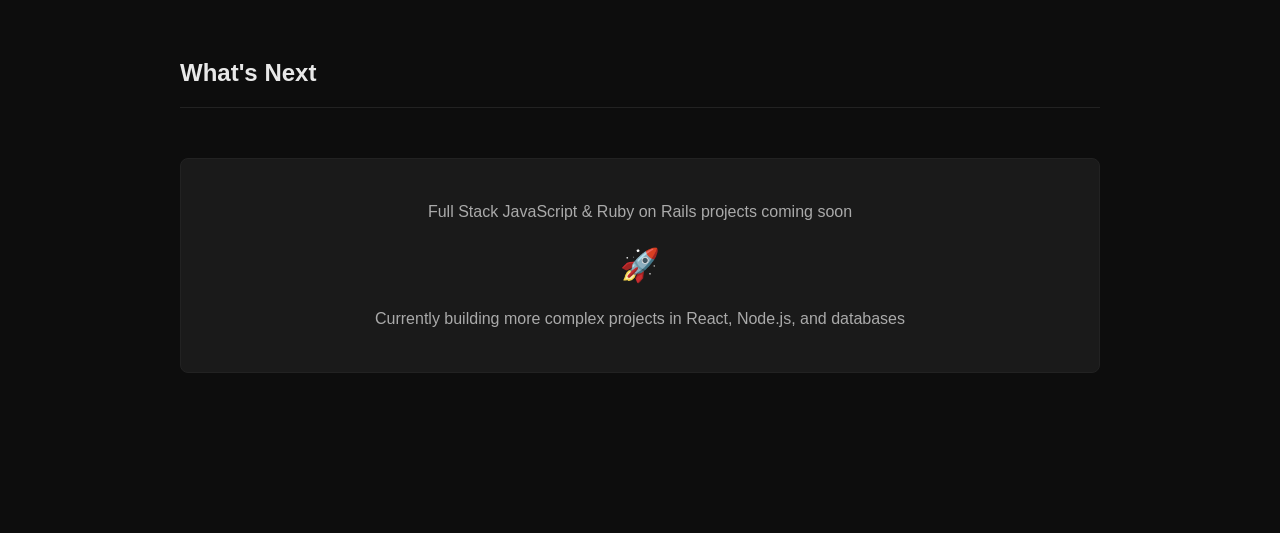
==== commit a5171d02: "Remove footer from index.html Removed footer section with The Odin Project link." ====
--- a/index.html
+++ b/index.html
@@ -81,9 +81,6 @@
             </div>
         </section>
 
-        <footer>
-            <p>Learning through <a href="https://www.theodinproject.com/" target="_blank">The Odin Project</a></p>
-        </footer>
     </div>
 </body>
-</html>+</html>
